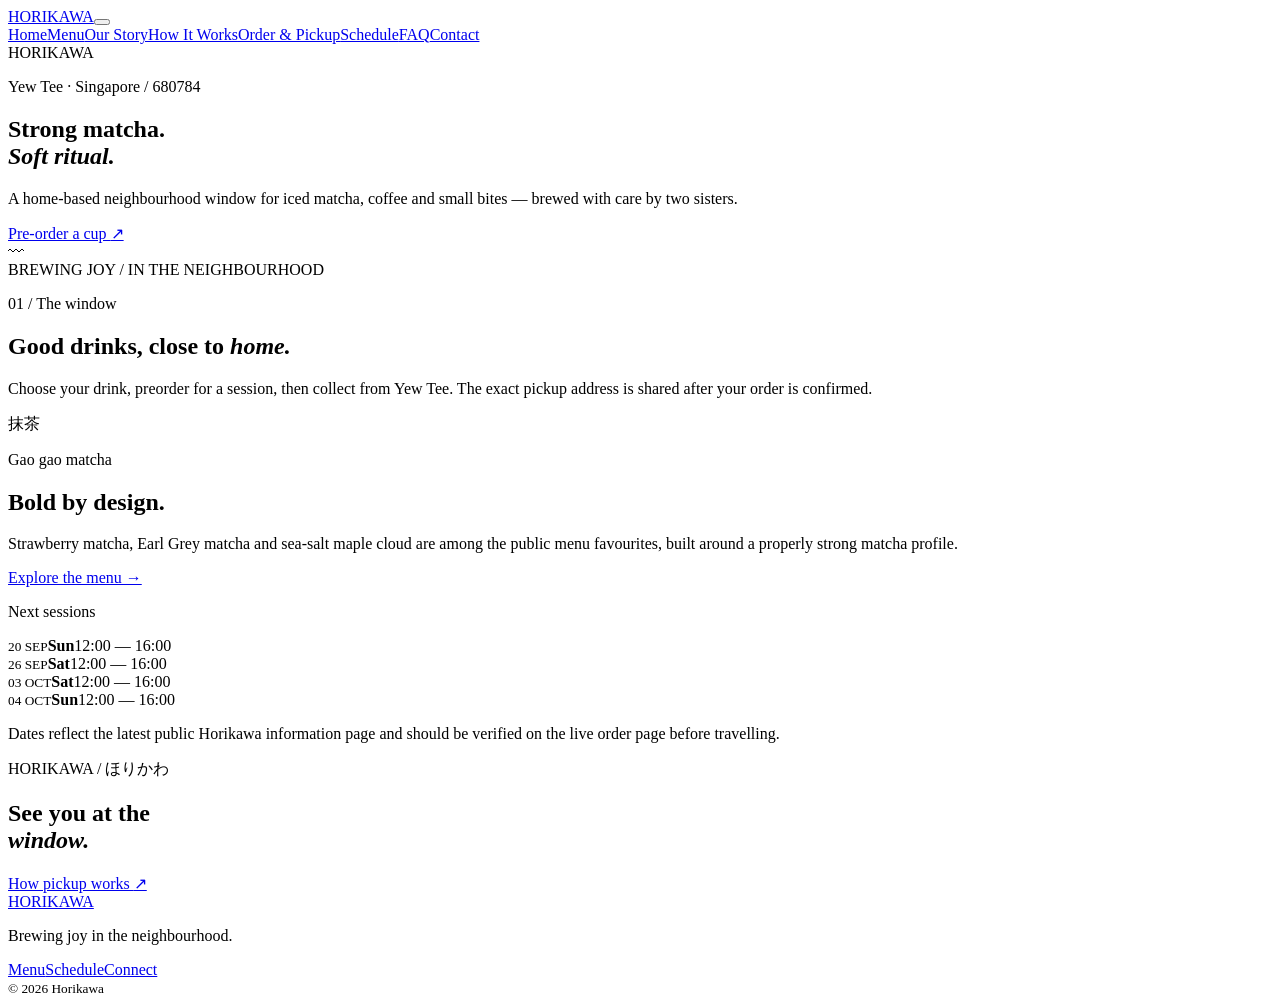
==== index.html @ 72743e5c "Build A6 Horikawa website — index.html" ====
<!doctype html><html lang="en"><head><meta charset="utf-8"><meta name="viewport" content="width=device-width,initial-scale=1"><meta name="description" content="Horikawa — home-based matcha, coffee and bites in Yew Tee."><title>Brewing joy in the neighbourhood — Horikawa</title><link rel="stylesheet" href="css/style.css"></head><body><header class="site-head"><a class="logo" href="index.html">HORI<span>KAWA</span></a><button class="menu-btn" aria-label="Open menu"><b></b><b></b></button><nav><a href="index.html">Home</a><a href="menu.html">Menu</a><a href="story.html">Our Story</a><a href="how-it-works.html">How It Works</a><a href="order.html">Order & Pickup</a><a href="schedule.html">Schedule</a><a href="faq.html">FAQ</a><a href="contact.html">Contact</a></nav></header><main><div id="loader"><span>HORIKAWA</span><i></i></div><section class="hero"><div class="dust"></div><div class="hero-copy"><p class="eyebrow">Yew Tee · Singapore / 680784</p><h1>Strong matcha.<br><em>Soft ritual.</em></h1><p class="lede">A home-based neighbourhood window for iced matcha, coffee and small bites — brewed with care by two sisters.</p><a class="button" href="order.html">Pre-order a cup <span>↗</span></a></div><div class="cup" aria-hidden="true"><div class="foam"></div><div class="liquid"></div><div class="glass"></div><div class="whisk">〰</div></div><div class="vertical">BREWING JOY / IN THE NEIGHBOURHOOD</div></section><section class="intro reveal"><div><p class="eyebrow">01 / The window</p><h2>Good drinks, close to <em>home.</em></h2></div><p>Choose your drink, preorder for a session, then collect from Yew Tee. The exact pickup address is shared after your order is confirmed.</p></section><section class="feature reveal"><div class="feature-mark">抹茶</div><div><p class="eyebrow">Gao gao matcha</p><h2>Bold by design.</h2><p>Strawberry matcha, Earl Grey matcha and sea-salt maple cloud are among the public menu favourites, built around a properly strong matcha profile.</p><a class="text-link" href="menu.html">Explore the menu →</a></div></section><section class="sessions reveal"><p class="eyebrow">Next sessions</p><div class="session-grid"><article><small>20 SEP</small><strong>Sun</strong><span>12:00 — 16:00</span></article><article><small>26 SEP</small><strong>Sat</strong><span>12:00 — 16:00</span></article><article><small>03 OCT</small><strong>Sat</strong><span>12:00 — 16:00</span></article><article><small>04 OCT</small><strong>Sun</strong><span>12:00 — 16:00</span></article></div><p class="note">Dates reflect the latest public Horikawa information page and should be verified on the live order page before travelling.</p></section><section class="closing reveal"><p class="vertical">HORIKAWA / ほりかわ</p><h2>See you at the<br><em>window.</em></h2><a class="button dark" href="order.html">How pickup works <span>↗</span></a></section></main><footer><div><a class="logo" href="index.html">HORIKAWA</a><p>Brewing joy in the neighbourhood.</p></div><div class="foot-links"><a href="menu.html">Menu</a><a href="schedule.html">Schedule</a><a href="contact.html">Connect</a></div><small>© 2026 Horikawa</small></footer><script src="js/app.js"></script></body></html>
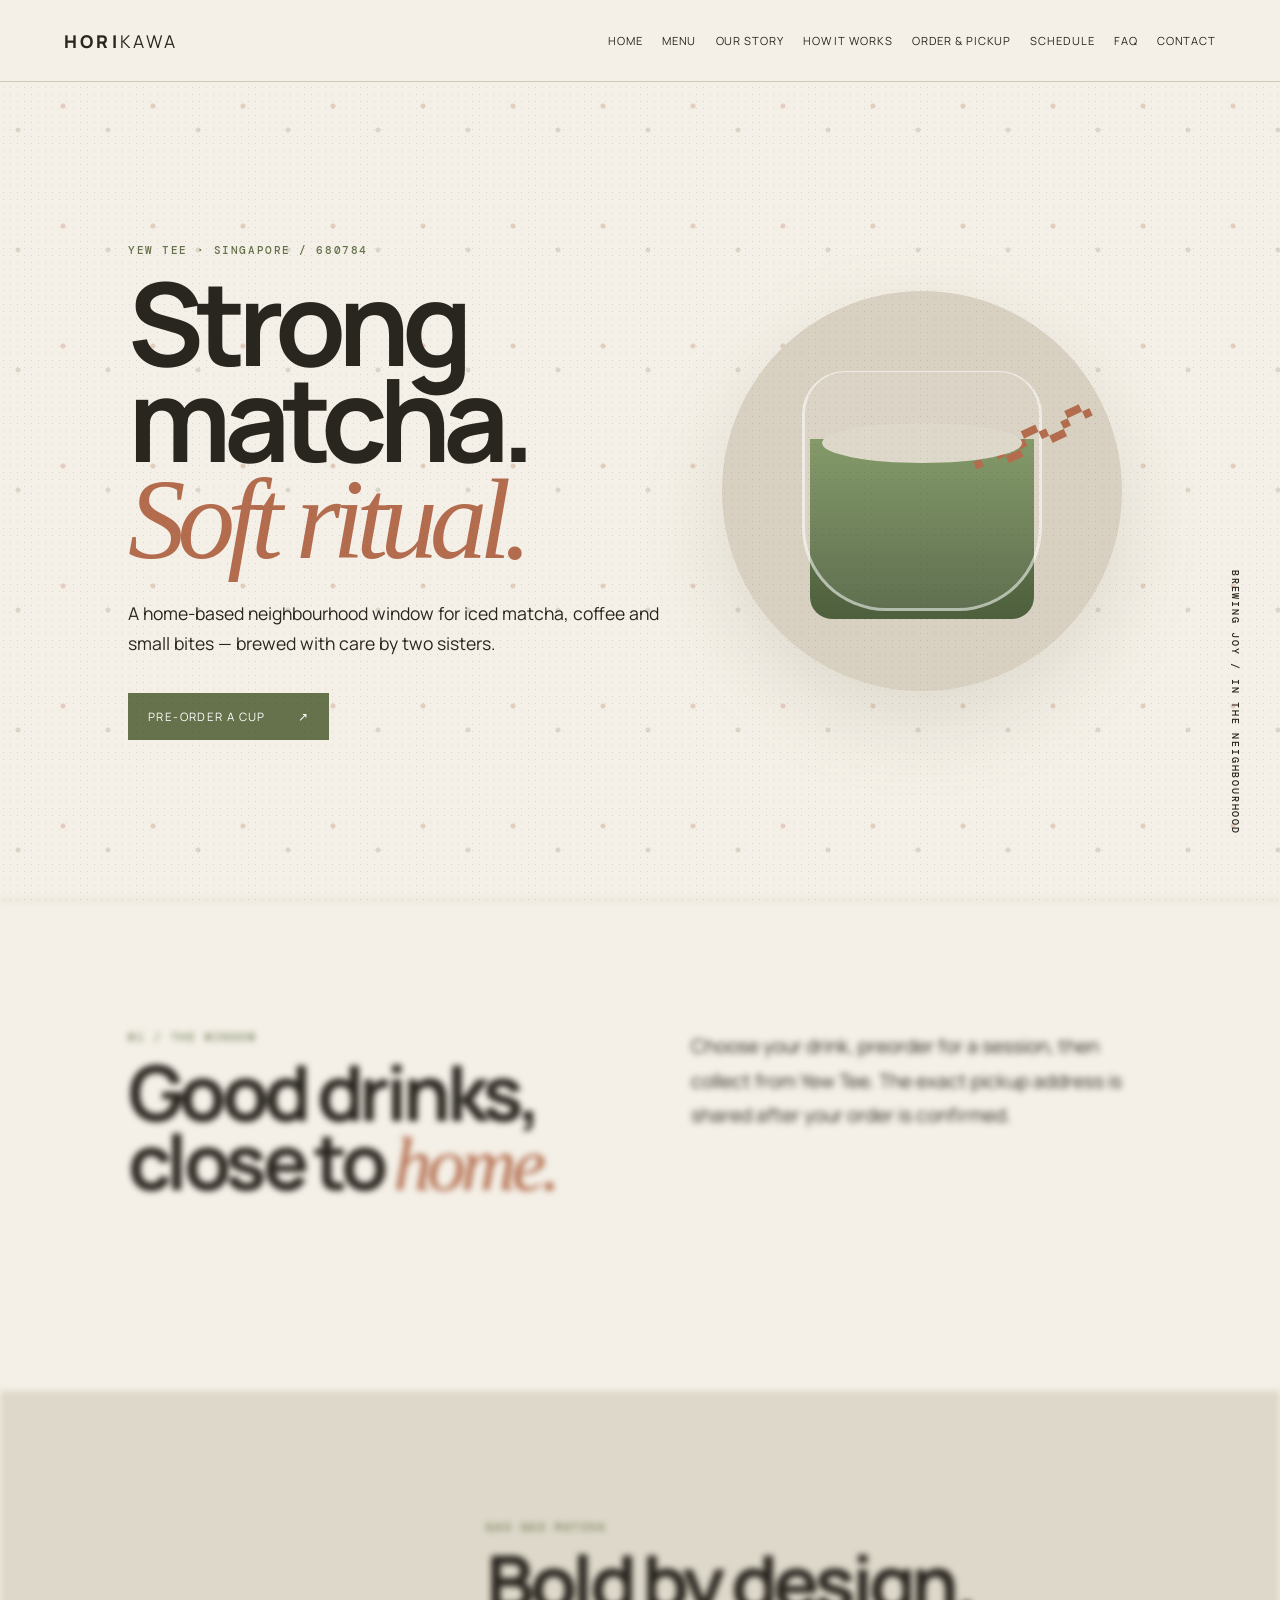
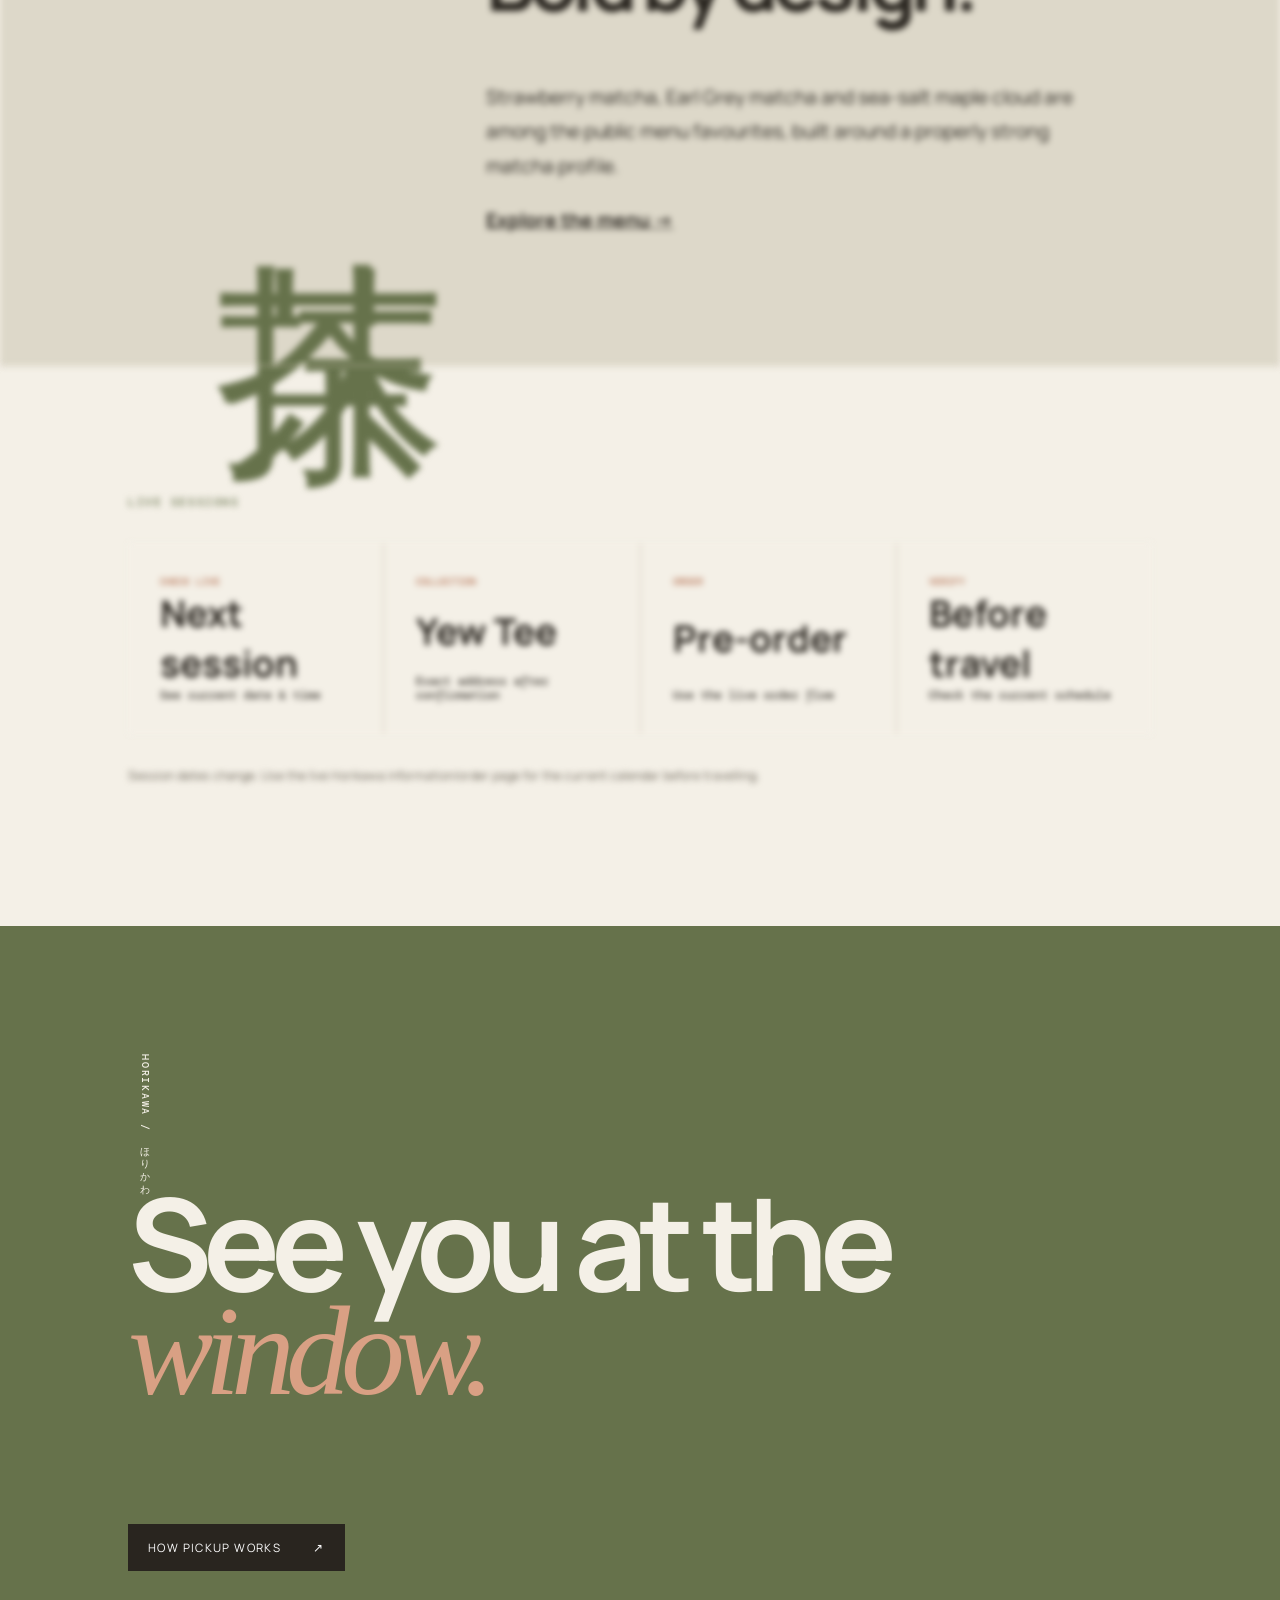
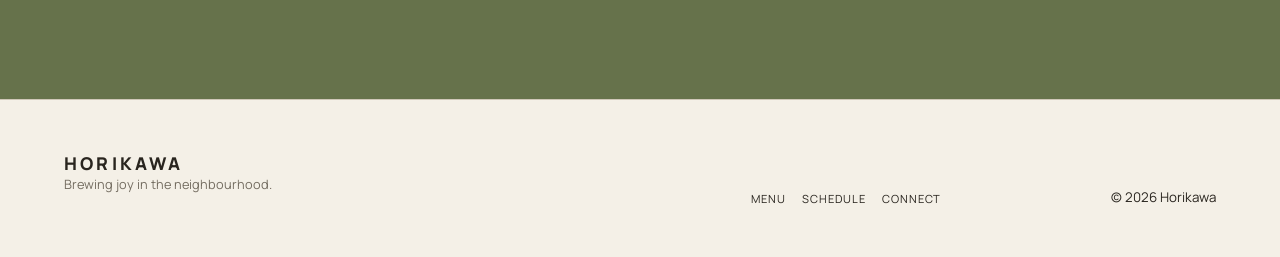
==== commit c212b88d: "Refine index.html with verification fixes" ====
--- a/index.html
+++ b/index.html
@@ -1 +1 @@
-<!doctype html><html lang="en"><head><meta charset="utf-8"><meta name="viewport" content="width=device-width,initial-scale=1"><meta name="description" content="Horikawa — home-based matcha, coffee and bites in Yew Tee."><title>Brewing joy in the neighbourhood — Horikawa</title><link rel="stylesheet" href="css/style.css"></head><body><header class="site-head"><a class="logo" href="index.html">HORI<span>KAWA</span></a><button class="menu-btn" aria-label="Open menu"><b></b><b></b></button><nav><a href="index.html">Home</a><a href="menu.html">Menu</a><a href="story.html">Our Story</a><a href="how-it-works.html">How It Works</a><a href="order.html">Order & Pickup</a><a href="schedule.html">Schedule</a><a href="faq.html">FAQ</a><a href="contact.html">Contact</a></nav></header><main><div id="loader"><span>HORIKAWA</span><i></i></div><section class="hero"><div class="dust"></div><div class="hero-copy"><p class="eyebrow">Yew Tee · Singapore / 680784</p><h1>Strong matcha.<br><em>Soft ritual.</em></h1><p class="lede">A home-based neighbourhood window for iced matcha, coffee and small bites — brewed with care by two sisters.</p><a class="button" href="order.html">Pre-order a cup <span>↗</span></a></div><div class="cup" aria-hidden="true"><div class="foam"></div><div class="liquid"></div><div class="glass"></div><div class="whisk">〰</div></div><div class="vertical">BREWING JOY / IN THE NEIGHBOURHOOD</div></section><section class="intro reveal"><div><p class="eyebrow">01 / The window</p><h2>Good drinks, close to <em>home.</em></h2></div><p>Choose your drink, preorder for a session, then collect from Yew Tee. The exact pickup address is shared after your order is confirmed.</p></section><section class="feature reveal"><div class="feature-mark">抹茶</div><div><p class="eyebrow">Gao gao matcha</p><h2>Bold by design.</h2><p>Strawberry matcha, Earl Grey matcha and sea-salt maple cloud are among the public menu favourites, built around a properly strong matcha profile.</p><a class="text-link" href="menu.html">Explore the menu →</a></div></section><section class="sessions reveal"><p class="eyebrow">Next sessions</p><div class="session-grid"><article><small>20 SEP</small><strong>Sun</strong><span>12:00 — 16:00</span></article><article><small>26 SEP</small><strong>Sat</strong><span>12:00 — 16:00</span></article><article><small>03 OCT</small><strong>Sat</strong><span>12:00 — 16:00</span></article><article><small>04 OCT</small><strong>Sun</strong><span>12:00 — 16:00</span></article></div><p class="note">Dates reflect the latest public Horikawa information page and should be verified on the live order page before travelling.</p></section><section class="closing reveal"><p class="vertical">HORIKAWA / ほりかわ</p><h2>See you at the<br><em>window.</em></h2><a class="button dark" href="order.html">How pickup works <span>↗</span></a></section></main><footer><div><a class="logo" href="index.html">HORIKAWA</a><p>Brewing joy in the neighbourhood.</p></div><div class="foot-links"><a href="menu.html">Menu</a><a href="schedule.html">Schedule</a><a href="contact.html">Connect</a></div><small>© 2026 Horikawa</small></footer><script src="js/app.js"></script></body></html>+<!doctype html><html lang="en"><head><meta charset="utf-8"><meta name="viewport" content="width=device-width,initial-scale=1"><meta name="description" content="Horikawa — home-based matcha, coffee and bites in Yew Tee."><title>Brewing joy in the neighbourhood — Horikawa</title><link rel="stylesheet" href="css/style.css"></head><body><header class="site-head"><a class="logo" href="index.html">HORI<span>KAWA</span></a><button class="menu-btn" aria-label="Open menu"><b></b><b></b></button><nav><a href="index.html">Home</a><a href="menu.html">Menu</a><a href="story.html">Our Story</a><a href="how-it-works.html">How It Works</a><a href="order.html">Order & Pickup</a><a href="schedule.html">Schedule</a><a href="faq.html">FAQ</a><a href="contact.html">Contact</a></nav></header><main><div id="loader"><span>HORIKAWA</span><i></i></div><section class="hero"><div class="dust"></div><div class="hero-copy"><p class="eyebrow">Yew Tee · Singapore / 680784</p><h1>Strong matcha.<br><em>Soft ritual.</em></h1><p class="lede">A home-based neighbourhood window for iced matcha, coffee and small bites — brewed with care by two sisters.</p><a class="button" href="order.html">Pre-order a cup <span>↗</span></a></div><div class="cup" aria-hidden="true"><div class="foam"></div><div class="liquid"></div><div class="glass"></div><div class="whisk">〰</div></div><div class="vertical">BREWING JOY / IN THE NEIGHBOURHOOD</div></section><section class="intro reveal"><div><p class="eyebrow">01 / The window</p><h2>Good drinks, close to <em>home.</em></h2></div><p>Choose your drink, preorder for a session, then collect from Yew Tee. The exact pickup address is shared after your order is confirmed.</p></section><section class="feature reveal"><div class="feature-mark">抹茶</div><div><p class="eyebrow">Gao gao matcha</p><h2>Bold by design.</h2><p>Strawberry matcha, Earl Grey matcha and sea-salt maple cloud are among the public menu favourites, built around a properly strong matcha profile.</p><a class="text-link" href="menu.html">Explore the menu →</a></div></section><section class="sessions reveal"><p class="eyebrow">LIVE SESSIONS</p><div class="session-grid"><article><small>CHECK LIVE</small><strong>Next session</strong><span>See current date & time</span></article><article><small>COLLECTION</small><strong>Yew Tee</strong><span>Exact address after confirmation</span></article><article><small>ORDER</small><strong>Pre-order</strong><span>Use the live order flow</span></article><article><small>VERIFY</small><strong>Before travel</strong><span>Check the current schedule</span></article></div><p class="note">Session dates change. Use the live Horikawa information/order page for the current calendar before travelling.</p></section><section class="closing reveal"><p class="vertical">HORIKAWA / ほりかわ</p><h2>See you at the<br><em>window.</em></h2><a class="button dark" href="order.html">How pickup works <span>↗</span></a></section></main><footer><div><a class="logo" href="index.html">HORIKAWA</a><p>Brewing joy in the neighbourhood.</p></div><div class="foot-links"><a href="menu.html">Menu</a><a href="schedule.html">Schedule</a><a href="contact.html">Connect</a></div><small>© 2026 Horikawa</small></footer><script src="js/app.js"></script></body></html>
--- a/css/style.css
+++ b/css/style.css
@@ -0,0 +1,3 @@
+
+@import url('https://fonts.googleapis.com/css2?family=DM+Mono:wght@400;500&family=Manrope:wght@400;500;600;700;800&display=swap');
+:root{--paper:#f4f0e7;--ink:#29251f;--matcha:#66724b;--terracotta:#b36d4e;--line:#cfc7b8}*{box-sizing:border-box}html{scroll-behavior:smooth}body{margin:0;background:var(--paper);color:var(--ink);font-family:Manrope,Arial,sans-serif;overflow-x:hidden}body:before{content:"";position:fixed;inset:0;pointer-events:none;opacity:.13;background-image:radial-gradient(#29251f .5px,transparent .6px);background-size:7px 7px;z-index:20}.site-head{height:82px;padding:0 5vw;display:flex;align-items:center;justify-content:space-between;border-bottom:1px solid var(--line);position:sticky;top:0;background:#f4f0e7e8;backdrop-filter:blur(14px);z-index:30}.logo{font-size:1.1rem;letter-spacing:.18em;font-weight:800;color:var(--ink);text-decoration:none}.logo span{font-weight:400}.site-head nav{display:flex;gap:1.2rem}.site-head nav a,.foot-links a{color:var(--ink);text-decoration:none;font-size:.7rem;text-transform:uppercase;letter-spacing:.08em}.menu-btn{display:none;background:none;border:0}.hero{min-height:calc(100vh - 82px);position:relative;display:grid;grid-template-columns:1.1fr .9fr;align-items:center;padding:8vw 10vw}.hero-copy{position:relative;z-index:2}.eyebrow{font:500 .7rem/1.5 'DM Mono',monospace;letter-spacing:.14em;text-transform:uppercase;color:var(--matcha)}h1,h2,p{margin-top:0}h1{font-size:clamp(4rem,9vw,9rem);line-height:.83;letter-spacing:-.07em;margin:1rem 0 2rem;font-weight:700}h1 em,h2 em{font-family:Georgia,serif;font-weight:400;color:var(--terracotta)}.lede{max-width:550px;font-size:1.1rem;line-height:1.7}.button{display:inline-flex;gap:2rem;align-items:center;margin-top:1rem;padding:1rem 1.25rem;background:var(--matcha);color:#fff;text-decoration:none;text-transform:uppercase;font-size:.72rem;letter-spacing:.12em}.button.dark{background:var(--ink)}.cup{width:min(32vw,400px);aspect-ratio:1;justify-self:center;position:relative;border-radius:50%;background:#d8d0c0;box-shadow:0 30px 80px #8a806933;animation:float 5s ease-in-out infinite}.glass{position:absolute;inset:20%;border:3px solid #ffffff88;border-top-width:1px;border-radius:18% 18% 35% 35%;overflow:hidden;background:#ffffff18}.liquid{position:absolute;left:22%;right:22%;bottom:18%;height:45%;background:linear-gradient(#78905a,#4d5f3d);border-radius:0 0 22px 22px}.foam{position:absolute;left:25%;right:25%;bottom:57%;height:10%;border-radius:50%;background:#ddd8c9;z-index:2}.whisk{position:absolute;right:6%;top:16%;font-size:8rem;color:var(--terracotta);transform:rotate(-25deg)}.vertical{writing-mode:vertical-rl;font:500 .62rem 'DM Mono';letter-spacing:.18em}.hero .vertical{position:absolute;right:3%;bottom:8%}.dust{position:absolute;inset:0;background:radial-gradient(circle at 20% 40%,#66724b33 0 2px,transparent 3px),radial-gradient(circle at 70% 20%,#b36d4e44 0 2px,transparent 3px);background-size:90px 120px;animation:dust 12s linear infinite}.intro,.feature,.sessions,.closing{padding:10vw}.intro{display:grid;grid-template-columns:1fr 1fr;gap:8vw;border-top:1px solid var(--line)}.intro h2,.feature h2{font-size:clamp(2.5rem,6vw,6rem);letter-spacing:-.06em;line-height:.9}.intro>p,.feature>div:last-child{font-size:1.2rem;line-height:1.8;max-width:600px}.feature{display:grid;grid-template-columns:.7fr 1.3fr;align-items:center;background:#ddd8c9}.feature-mark{font-size:clamp(7rem,18vw,18rem);color:var(--matcha);font-family:serif;writing-mode:vertical-rl}.text-link{color:var(--ink);font-weight:700}.sessions{border-top:1px solid var(--line)}.session-grid,.schedule-grid{display:grid;grid-template-columns:repeat(4,1fr);gap:1px;background:var(--line);margin:2rem 0}.session-grid article,.schedule-grid article{background:var(--paper);padding:2rem;min-height:180px;display:flex;flex-direction:column;justify-content:space-between}.session-grid small,.schedule-grid small{font:500 .65rem 'DM Mono';color:var(--terracotta)}.session-grid strong{font-size:2.3rem}.session-grid span{font:500 .7rem 'DM Mono'}.note{font-size:.78rem;line-height:1.6;color:#6f685d}.closing{min-height:70vh;display:flex;flex-direction:column;align-items:flex-start;justify-content:center;background:var(--matcha);color:#f4f0e7}.closing h2{font-size:clamp(4rem,10vw,10rem);line-height:.8;letter-spacing:-.07em}.closing em{color:#d9a084}.inner{padding:10vw;max-width:1400px;margin:auto;min-height:calc(100vh - 82px)}.page-title{max-width:850px;margin-bottom:7vw}.page-title h1{font-size:clamp(4rem,9vw,8rem)}.page-title p:last-child{max-width:550px;line-height:1.7}.menu-list{border-top:1px solid var(--line)}.menu-list h2{font-size:1.1rem;margin:4rem 0 1rem;color:var(--matcha);text-transform:uppercase;letter-spacing:.12em}.menu-list h2 span{float:right;font-family:serif;font-weight:400}.menu-list article{display:grid;grid-template-columns:1fr 2fr auto;gap:2rem;padding:1.35rem 0;border-bottom:1px solid var(--line);align-items:center}.menu-list article b{font-size:1.05rem}.menu-list article span{font-size:.78rem;color:#746d61}.menu-list article strong{font:500 .8rem 'DM Mono'}.story-copy{max-width:800px;margin-left:25%;font-size:1.4rem;line-height:1.8}.quote{margin-top:6rem;border-left:4px solid var(--terracotta);padding:1rem 2rem;font-family:Georgia,serif;font-size:2.5rem}.steps{display:grid;grid-template-columns:repeat(2,1fr);gap:1px;background:var(--line)}.steps article{background:var(--paper);padding:4rem;min-height:300px}.steps span{font:500 .7rem 'DM Mono';color:var(--terracotta)}.steps h2{font-size:2rem}.steps p{line-height:1.7}.order-card{display:grid;grid-template-columns:1.3fr .7fr;background:#ddd8c9;padding:5vw;gap:6vw}.order-card h2{font-size:clamp(2.5rem,5vw,5rem);line-height:.95;letter-spacing:-.05em}.order-card p{line-height:1.7}.order-card aside{border-left:1px solid #b9b09f;padding-left:3vw}.stamp{display:inline-block;border:1px solid var(--terracotta);padding:.5rem;font:500 .65rem 'DM Mono';letter-spacing:.1em;color:var(--terracotta)}hr{border:0;border-top:1px solid #b9b09f;margin:2rem 0}.schedule-grid article{min-height:240px}.schedule-grid h2{font-size:2rem}.schedule-grid b{font:500 .8rem 'DM Mono'}.notice{margin-top:3rem;padding:2rem;border-left:3px solid var(--matcha);background:#e5dfd1}.faq{border-top:1px solid var(--line)}details{border-bottom:1px solid var(--line);padding:1.5rem 0}summary{cursor:pointer;font-size:1.25rem;font-weight:600}details p{padding:1rem 2rem 0;line-height:1.7;max-width:700px}.contact-grid{display:grid;grid-template-columns:repeat(3,1fr);gap:1px;background:var(--line);margin-bottom:2rem}.contact-grid>*{background:var(--paper);padding:3rem;min-height:240px;text-decoration:none;color:var(--ink);display:flex;flex-direction:column;justify-content:space-between}.contact-grid small{font:500 .65rem 'DM Mono';color:var(--matcha)}.contact-grid strong{font-size:1.7rem}.contact-grid span{font-size:.85rem;line-height:1.6}footer{border-top:1px solid var(--line);padding:4vw 5vw;display:grid;grid-template-columns:2fr 1fr auto;gap:2rem;align-items:end}footer p{font-size:.8rem;color:#746d61}.foot-links{display:flex;gap:1rem;flex-wrap:wrap}#loader{position:fixed;inset:0;background:var(--ink);color:var(--paper);display:grid;place-items:center;z-index:100;transition:opacity .8s,visibility .8s}#loader span{font-weight:800;letter-spacing:.35em}#loader i{position:absolute;bottom:12%;width:100px;height:1px;background:var(--terracotta);animation:load 1.4s infinite}.reveal{opacity:0;transform:translateY(35px);filter:blur(8px);transition:opacity .9s,transform .9s,filter .9s}.reveal.in{opacity:1;transform:none;filter:none}.reveal.out{opacity:.35;transform:translateY(-18px);filter:blur(3px)}@keyframes load{to{transform:scaleX(0)}}@keyframes float{50%{transform:translateY(-18px) rotate(2deg)}}@keyframes dust{to{transform:translate(20px,40px)}}@media(max-width:850px){.site-head{height:68px}.site-head nav{display:none;position:absolute;top:68px;left:0;right:0;background:var(--paper);padding:2rem 6vw;flex-direction:column;border-bottom:1px solid var(--line)}.site-head nav.open{display:flex}.menu-btn{display:grid;gap:5px}.menu-btn b{width:24px;height:1px;background:var(--ink)}.hero{grid-template-columns:1fr;padding:18vw 7vw 10vw;min-height:auto}.hero h1{font-size:clamp(4rem,18vw,7rem)}.cup{width:70vw;margin-top:12vw}.hero .vertical{display:none}.intro,.feature{grid-template-columns:1fr;padding:18vw 7vw;gap:2rem}.feature-mark{writing-mode:initial;font-size:8rem}.sessions,.closing{padding:18vw 7vw}.session-grid,.schedule-grid{grid-template-columns:1fr 1fr}.inner{padding:18vw 7vw}.menu-list article{grid-template-columns:1fr auto}.menu-list article span{grid-column:1/-1;grid-row:2}.story-copy{margin-left:0;font-size:1.15rem}.steps{grid-template-columns:1fr}.steps article{padding:2.5rem}.order-card,.contact-grid{grid-template-columns:1fr}.order-card aside{border-left:0;border-top:1px solid #b9b09f;padding:2rem 0 0}.contact-grid>*{min-height:180px}footer{grid-template-columns:1fr;padding:10vw 7vw}}@media(prefers-reduced-motion:reduce){*,*:before,*:after{animation-duration:.01ms!important;transition-duration:.01ms!important;scroll-behavior:auto!important}}
